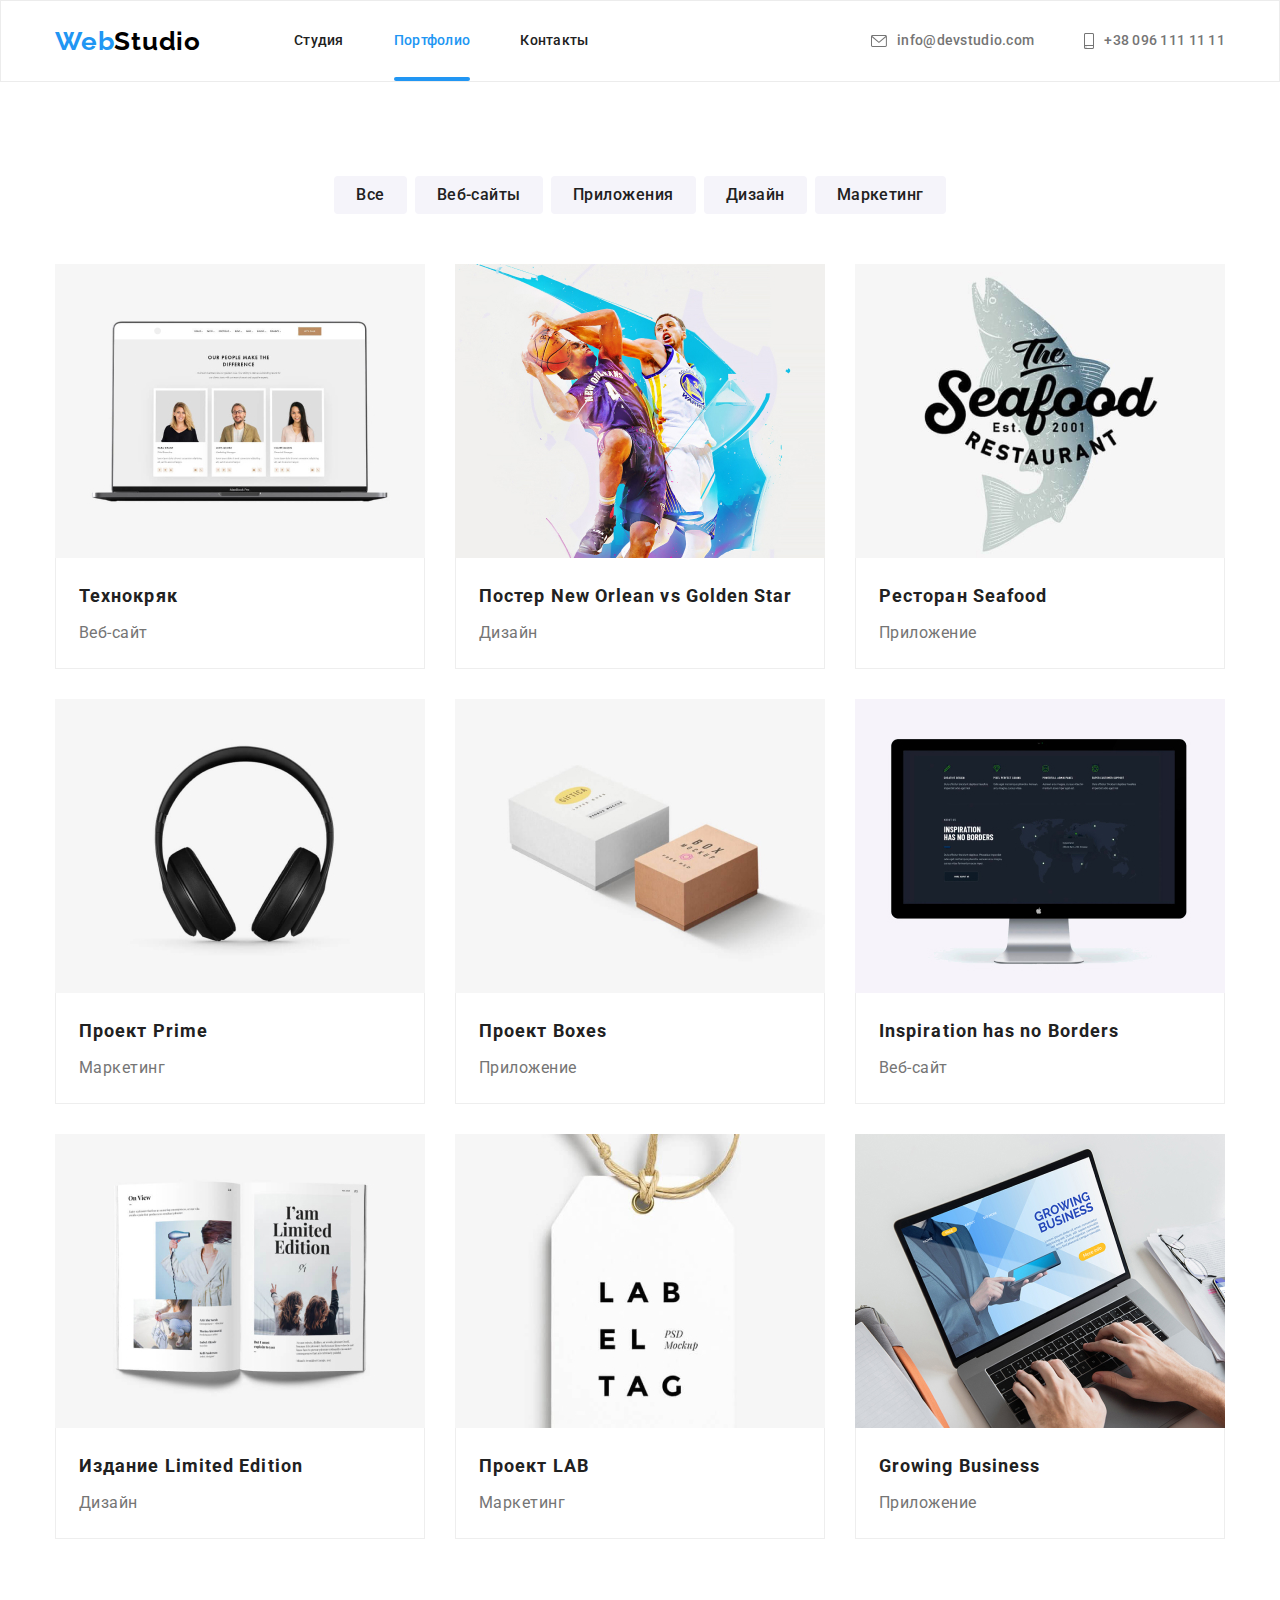
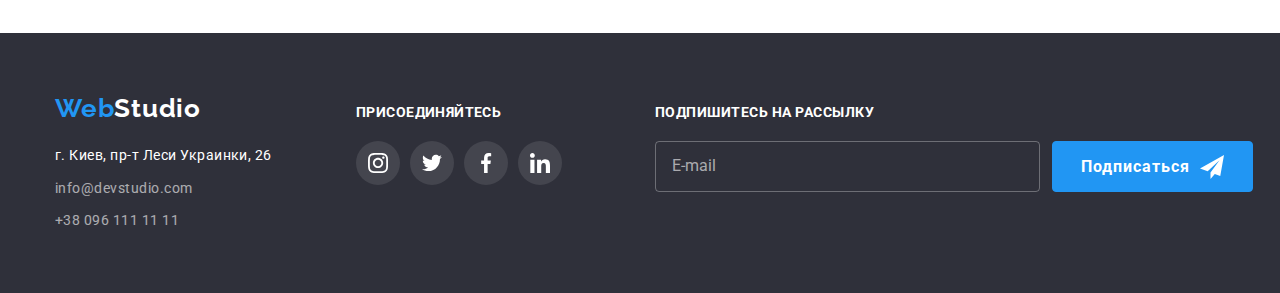
==== portfolio.html @ d2eceb53 "Added prev code" ====
<!DOCTYPE html>
<html lang="ru">
<head>
  <meta charset="UTF-8">
  <meta name="viewport" content="width=device-width, initial-scale=1.0">
  <title>WebStudio</title>
  <link rel="stylesheet" 
  href="https://cdnjs.cloudflare.com/ajax/libs/modern-normalize/1.0.0/modern-normalize.min.css">
  <link rel="preconnect" href="https://fonts.gstatic.com">
  <link href="https://fonts.googleapis.com/css2?family=Raleway:wght@700&family=Roboto:wght@400;500;700;900&display=swap" rel="stylesheet">
  <link rel="stylesheet" href="./css/main.css">
</head>
<body>
  <!-- Шапка сайта -->
  <header class="header bottom-underline">
    <div class="container">
      <nav class="navigation">
        <a href="./index.html" class="link logo"><span class="logo-part">Web</span>Studio</a>
        <ul class="site-nav list">
          <li class="nav-item"><a href="./index.html" class="nav-link link">Студия</a></li>
          <li class="nav-item"><a href="./portfolio.html" class="nav-link link current">Портфолио</a></li>
          <li class="nav-item"><a href="#" class="nav-link link">Контакты</a></li>
        </ul>
      </nav>
      <ul class="contact-nav list">
        <li class="nav-item">
          <a href="mailto:info@devstudio.com" class="address-link link">
            <svg class="contact-svg" width="16" height="12">
              <use href="./images/sprite.svg#envelope"></use>
            </svg>
            info@devstudio.com</a></li>
        <li class="nav-item"><a href="tel:+380961111111" class="address-link link">
          <svg class="contact-svg" width="10" height="16">
            <use href="./images/sprite.svg#smartphone"></use>
          </svg>
          +38 096 111 11 11</a></li>
      </ul>
    </div>
  </header>
  <main>
    <!-- Герой -->
    <section class="portfolio">
      <div class="container">
        <h1 class="visually-hidden">Портфолио</h1>
        <ul class="list nav-buttons">
          <li class="btn-item"><button type="button" class="button">Все</button></li>
          <li class="btn-item"><button type="button" class="button">Веб-сайты</button></li>
          <li class="btn-item"><button type="button" class="button">Приложения</button></li>
          <li class="btn-item"><button type="button" class="button">Дизайн</button></li>
          <li class="btn-item"><button type="button" class="button">Маркетинг</button></li>
        </ul>
        <ul class="projects-cards list">
          <li class="project-item">
            <a href="#" class="card link">
              <div class="card-thumb">
                <img src="./images/technoHack.jpg" alt="Главная страница веб-сайта" width="370">
                <div class="card-overlay">
                    <p>Технокряк это современная площадка распространения коронавируса. Компании используют эту платформу для цифрового шпионажа и атак на защищённые сервера конкурентов.</p>
                </div>
              </div>
              <div class="cards-text">
                <h2 class="card-title">Технокряк</h2>
                <p>Веб-сайт</p>
              </div>
            </a>
          </li>
          <li class="project-item">
            <a href="#" class="card link">
              <div class="card-thumb">
                <img src="./images/NOvsGS.jpg" alt="Постер баскетбольного матча" width="370">
                <div class="card-overlay">
                  <p>Lorem ipsum dolor sit amet consectetur adipisicing elit. Ipsa itaque, quam error, facilis rerum repudiandae culpa molestiae quisquam quas sit sed! Id vel saepe doloremque dignissimos quas inventore temporibus sed.</p>
                </div>
              </div>
              <div class="cards-text">
                <h2 class="card-title">Постер New Orlean vs Golden Star</h2>
                <p>Дизайн</p>
              </div>
            </a>
          </li>
          <li class="project-item">
            <a href="#" class="card link">
              <div class="card-thumb">
                <img src="./images/seafoodRest.jpg" alt="Лого ресторана" width="370">
                <div class="card-overlay">
                  <p>Lorem ipsum dolor sit amet consectetur adipisicing elit. Aliquid molestiae beatae eaque magni. Voluptate cumque expedita hic in amet sunt ab labore reiciendis illo voluptas rerum consectetur, quam, aut laborum?</p>
                </div>
              </div> 
              <div class="cards-text">
                <h2 class="card-title">Ресторан Seafood</h2>
                <p>Приложение</p>
              </div>
            </a>
          </li>
          <li class="project-item">
            <a href="#" class="card link">
              <div class="card-thumb">
                <img src="./images/projectPrime.jpg" alt="Фотография Наушников" width="370">
                <div class="card-overlay">
                  <p>Lorem ipsum dolor sit amet, consectetur adipisicing elit. Ipsam ut vero autem, et laudantium hic corrupti perferendis unde quam fugiat accusantium tempora beatae iste reiciendis assumenda. Excepturi voluptas tempore iusto.</p>
                </div>
              </div>
              <div class="cards-text">
                <h2 class="card-title">Проект Prime</h2>
                <p>Маркетинг</p>
              </div>
            </a>
          </li>
          <li class="project-item">
            <a href="#" class="card link">
              <div class="card-thumb">
                <img src="./images/projectBoxes.jpg" alt="Фотография коробок" width="370">
                <div class="card-overlay">
                  <p>Lorem ipsum dolor sit amet consectetur, adipisicing elit. Temporibus cumque modi accusamus repellendus totam quam saepe natus explicabo odit perferendis nulla, rerum fuga consequuntur, esse delectus tempora! Ut, quaerat illum.</p>
                </div>
              </div>
              <div class="cards-text">
                <h2 class="card-title">Проект Boxes</h2>
                <p>Приложение</p>
              </div>
            </a>
          </li>
          <li class="project-item">
            <a href="#" class="card link">
              <div class="card-thumb">
                <img src="./images/inspirationHasNoBorders.jpg" alt="Главная страница веб-сайта" width="370">
                <div class="card-overlay">
                  <p>Lorem ipsum dolor sit amet consectetur adipisicing elit. Quaerat fugiat magni quae quasi perspiciatis aut corporis maiores, error obcaecati! Repudiandae culpa cum in necessitatibus similique voluptatum ab magnam amet ratione.</p>
                </div>
              </div>
              <div class="cards-text">
                <h2 lang="en" class="card-title">Inspiration has no Borders</h2>
                <p>Веб-сайт</p>
              </div>
            </a>
          </li>
          <li class="project-item">
            <a href="#" class="card link">
              <div class="card-thumb">
                <img src="./images/limitedEditionPublisher.jpg" alt="Фотография журнала" width="370">
                <div class="card-overlay">
                  <p>Lorem ipsum dolor sit amet consectetur adipisicing elit. Accusantium blanditiis assumenda ratione sunt quis vitae sapiente repellat neque aspernatur sint, possimus reiciendis consectetur molestias pariatur esse incidunt!</p>
                </div>
              </div>
              <div class="cards-text">
                <h2 class="card-title">Издание Limited Edition</h2>
                <p>Дизайн</p>
              </div>
            </a>
          </li>
          <li class="project-item">
            <a href="#" class="card link">
              <div class="card-thumb">
                <img src="./images/projectLAB.jpg" alt="Лого проекта LAB" width="370">
                <div class="card-overlay">
                  <p>Lorem ipsum dolor, sit amet consectetur adipisicing elit. Totam, eligendi quibusdam sint ipsum sequi ullam perferendis ipsam libero dolor veritatis? Rerum minus ex dolores adipisci iure voluptatem quos debitis eligendi.</p>
                </div>
              </div>
              <div class="cards-text">
                <h2 class="card-title">Проект LAB</h2>
                <p>Маркетинг</p>
              </div>
            </a>
          </li>
          <li class="project-item">
            <a href="#" class="card link">
              <div class="card-thumb">
                <img src="./images/growingBusiness.jpg" alt="Главная страница веб-сайта" width="370">
                <div class="card-overlay">
                  <p>Lorem ipsum dolor sit, amet consectetur adipisicing elit. Incidunt et, ducimus architecto quis minus suscipit nam pariatur impedit vitae, harum itaque aut nulla expedita aliquid provident, quo laudantium dicta porro.</p>
                </div>
              </div>
              <div class="cards-text">
                <h2 lang="en" class="card-title">Growing Business</h2>
                <p>Приложение</p>
              </div>
            </a>
          </li>
        </ul>
      </div>
    </section>
  </main>
  <!-- Футер -->
  <footer class="footer">
    <div class="container footer-container">
      <div>
        <a href="./index.html" class="logo-footer link logo"><span class="logo-part">Web</span>Studio</a>
        <address class="street-address">
          <p class="str-address">г. Киев, пр-т Леси Украинки, 26</p>
          <ul class="contact-address list">
            <li class="str-address"><a href="mailto:info@devstudio.com" class="link">info@devstudio.com</a></li>
            <li class="str-address"><a href="tel:+380961111111" class="link">+38 096 111 11 11</a></li>
          </ul>
        </address>
      </div>
      <div class="join-us">
        <p class="connected">Присоединяйтесь</p>
        <ul class="joinus-list list">
          <li class="joinus-list-item">
            <a href="#" class="joinus-link link">
              <svg class="svg" width="20" height="20">
                <use href="./images/sprite.svg#instagram"></use>
              </svg>
            </a>
          </li>
          <li class="joinus-list-item">
            <a href="#" class="joinus-link link">
              <svg class="svg" width="20" height="20">
                <use href="./images/sprite.svg#twitter"></use>
              </svg>
            </a>
          </li>
          <li class="joinus-list-item">
            <a href="#" class="joinus-link link">
              <svg class="svg" width="20" height="20">
                <use href="./images/sprite.svg#facebook"></use>
              </svg>
            </a>
          </li>
          <li class="joinus-list-item">
            <a href="#" class="joinus-link link">
              <svg class="svg" width="20" height="20">
                <use href="./images/sprite.svg#linkedin"></use>
              </svg>
            </a>
          </li>
        </ul>
      </div>
      <div class="subscribe">
        <p class="subscribe-title">Подпишитесь на рассылку</p>
        <form class="subscribe-form">
          <input type="email" class="subscribe-input" name="email" placeholder="E-mail">
          <button type="button" class="subscribe-btn">Подписаться 
            <svg class="subscribe-btn-pic" width="24" height="24">
              <use href="../images/sprite.svg#icon-telegram"></use>
            </svg>
          </button>
        </form>
      </div>
    </div>
  </footer>
</body>
</html>
---- css/main.css ----
* {
  margin: 0;
  padding: 0;
}
/* Переменные цвета */
:root {
  --primary-text-color: #757575;
  --title-text-color: #212121;
  --accent-color: #2196f3;
  --primary-background-color: #ffffff;
  --secondary-background-color: #2f303a;
  --svg-primary-color: #AFB1B8;
  --cubic-transition: cubic-bezier(0.4, 0, 0.2, 1);
}
/* *************************************************** */
/* Стилизация частей страницы */
header {
  background-color: var(--primary-background-color);
}
body {
  background-color: var(--primary-background-color);
  color: var(--primary-text-color);

  font-family: Roboto, sans-serif;
  letter-spacing: 0.03em;
}
footer {
  background-color: var(--secondary-background-color);
}
address{
  font-style: normal;
}
img {
  display: block;
  max-width: 100%;
}
/* *************************************************** */
/* Общие правила */
.list {
  list-style: none;
}
.link {
  text-decoration: none;
}
.button {
  text-decoration: none;
  border: none;
  
}
.button:focus {
  border-color: var(--accent-color);
}
.visually-hidden {
  /*
  position: absolute;
  clip: rect(1px 1px 1px 1px);  IE6, IE7 
  clip: rect(1px, 1px, 1px, 1px);
  padding: 0 !important;
  border: 0 !important;
  height: 1px !important;
  width: 1px !important;
  overflow: hidden; 
  */
  display: none;
}
.container {
  width: 1200px;
  margin-left: auto;
  margin-right: auto;
  padding: 0 15px;
}
.svg {
  fill: currentColor;
}
/* *************************************************** */
/* Стилизация лого */
.logo {
  margin-right: 93px;
  color:#000000;
  font-family: Raleway, cursive;
  letter-spacing: 0.03em;
  font-weight: 700;
  font-size: 26px;
  line-height: 1.19;
}
.logo-footer {
  color: var(--primary-background-color);
  display: inline-block;
  margin-bottom: 20px;
  margin-right: auto;
  padding-right: auto;
}
.logo-part {
  color: var(--accent-color);
}
.logo-header:focus,
.logo-footer:focus {
  color: var(--accent-color);
}
/* *************************************************** */
/* Стилизация навбара */
.header .container {
  display: flex;
  align-items: center;
}
.navigation {
  display: flex;
  align-items: center;
  height: 80px;
}
.site-nav {
  display: flex;
  padding-left: 0;
  margin: 0;
}
.nav-item:not(:last-child) {
  margin-right: 50px;
}
.nav-link, .address-link {
  align-items: center;
  display: flex;
  padding-top: 32px;
  padding-bottom: 32px;
}
.nav-link {
  position: relative;
}
.nav-link.current::after {
  content: '';
  position: absolute;
  left: 0;
  bottom: 0;
  display: block;
  width: 100%;
  height: 4px;
  background-color: var(--accent-color);
  border-radius: 2px;
}
.site-nav .link {
  color: var(--title-text-color);

  font-weight: 500;
  font-size: 14px;
  line-height: 1.14;
  letter-spacing: 0.02em;
  transition: color 250ms var(--cubic-transition);
}
.site-nav .link:hover,
.site-nav .link:focus {
  color: var(--accent-color);
}
.site-nav .link.current {
  color: var(--accent-color);
}
/* *************************************************** */
/* Стилизация навбар адреса */
.contact-nav {
  display: flex;
  margin-left: auto;
  margin-top: 0;
  margin-bottom: 0;
  padding-left: 0;
}
.contact-nav .link {
  color: var(--primary-text-color);
  font-weight: 500;
  font-size: 14px;
  line-height: 1.14;
  letter-spacing: 0.02em;
  transition: color 250ms var(--cubic-transition);
}
.contact-nav .link:hover,
.contact-nav .link:focus {
  color: var(--accent-color);
}
.contact-svg {
  margin-right: 10px;
  fill: currentColor;
}
/* *************************************************** */
/* Стилизация футера */
.footer {
  padding: 60px 0;
}
.footer-container {
  display: flex;
  align-items: baseline;
}
.street-address {
  display: block;
  color: var(--primary-background-color);
  width: 231px;
  font-size: 14px;
  line-height: 1.71;
}
.str-address:not(:last-child) {
  margin-bottom: 9px;
}
.contact-address .link {
  color: var(--primary-background-color);
  opacity: 60%;

  font-size: 14px;
  line-height: 1.71;
}
.contact-address .link:hover,
.contact-address .link:focus {
  color: var(--accent-color);
}
.join-us {
  margin-left: 70px;
}
.connected {
  color: var(--primary-background-color);
  margin-bottom: 20px;
  
  font-weight: 700;
  font-size: 14px;
  line-height: 1.14;
  letter-spacing: 0.03em;
  text-transform: uppercase;
}
.joinus-list {
  display: flex;
}
.joinus-list-item:not(:last-child) {
  margin-right: 10px;
}
.joinus-link {
  width: 44px;
  height: 44px;
  border-radius: 50%;
  display: flex;
  justify-content: center;
  align-items: center;
  color: var(--primary-background-color);
  background-color: rgba(255, 255, 255, 0.1);
  transition: background-color 250ms var(--cubic-transition);
}
.joinus-link:hover,
.joinus-link:focus {
  background-color: var(--accent-color);
}


.subscribe {
  margin-left: 93px;
}
.subscribe-title {
  font-weight: 700;
  font-size: 14px;
  line-height: 1.14;
  text-transform: uppercase;
  color: var(--primary-background-color);
  margin-bottom: 20px;
}
.subscribe-form {
  display: flex;
  flex-direction: row;
}
.subscribe-input {
  display: block;
  background-color: transparent;
  color: var(--primary-background-color);
  width: 385px;
  border: 1px solid rgba(255, 255, 255, 0.3);
  border-radius: 4px;
  padding: 15px 0 15px 16px;
  outline: none;
  transition: border-color 250ms var(--cubic-transition);
}
.subscribe-input:focus {
  border-color: var(--primary-background-color);
}
.subscribe-input::placeholder {
  color:rgba(255, 255, 255, 0.6);
}
.subscribe-btn {
  background-color: var(--accent-color);
  color: var(--primary-background-color);
  padding: 10px 28px;
  margin-left: 12px;
  display: flex;
  text-align: center;
  align-items: center;
  min-width: 200px;
  border-radius: 4px;
  border: 1px solid var(--accent-color);
  font-family: inherit;
  font-weight: 700;
  font-size: 16px;
  line-height: 1.87;
  letter-spacing: 0.06em;
  transition: box-shadow 250ms var(--cubic-transition);
  cursor: pointer;

}
.subscribe-btn-pic {
  display: inline-flex;
  fill: var(--primary-background-color);
  margin-left: 10px;
}
.submit-btn:hover,
.submit-btn:focus {
  box-shadow: 0px 4px 4px rgba(0, 0, 0, 0.15);
}







/* *************************************************** */
/* Стилизация index.html */
/* Общие стилизации секций */
.section-title {
  color: var(--title-text-color);

  letter-spacing: 0.03em;
  font-weight: 700;
  font-size: 36px;
  line-height: 1.16;
  text-align: center;
}
/* *************************************************** */
/* Стилизация героя */
.hero {
  background-color: var(--secondary-background-color);
  max-width: 1600px;
  height: 600px;
  background-position: center;
  margin-left: auto;
  margin-right: auto;
  background-image: linear-gradient(
    rgba(47, 48, 58, 0.4),
    rgba(47, 48, 58, 0.4)
  ),
  url(../images/hero-background.jpg);
  text-align: center;
  padding-top: 200px;
  padding-bottom: 200px;
}
.hero-title {
  color: var(--primary-background-color);
  padding-left: auto;
  padding-right: auto;
  margin-bottom: 30px;

  font-weight: 900;
  font-size: 44px;
  line-height: 1.36;
  /* or 136% */
  text-align: center;
  letter-spacing: 0.06em;
  text-transform: uppercase;
}
.hero-button {
  background-color: var(--accent-color);
  color: var(--primary-background-color);

  cursor: pointer;
  min-width: 200px;
  border-radius: 4px;
  border: 1px solid var(--accent-color);
  padding: 10px 30px;

  font-family: inherit;
  font-weight: 700;
  font-size: 16px;
  line-height: 1.87;
  letter-spacing: 0.06em;
  /* identical to box height, or 187% */
  text-align: center;
}
.backdrop {
  position: fixed;
  top: 0;
  left: 0;
  width: 100%;
  height: 100%;
  background-color:rgba(0, 0, 0, 0.2);
  opacity: 1;
  transition: opacity 250ms cubic-bezier(0.4, 0, 0.2, 1);
}
.backdrop.is-hidden {
  opacity: 0;
  pointer-events: none;
}
.backdrop.is-hidden .modal {
   transform: translate(-50%, -50%) scale(0.9);
}
.modal {
  position: absolute;
  top: 50%;
  left: 50%;
  transform: translate(-50%, -50%) scale(1);
  
  height: 581px;
  width: 528px;
  background-color: var(--primary-background-color);
  transition: transform 250ms cubic-bezier(0.4, 0, 0.2, 1);
  padding: 40px 32px 29px 48px;
  border-radius: 4px;
}
.form-title {
  font-weight: 700;
  font-size: 20px;
  line-height: 1.15;
  letter-spacing: 0.03em;
  margin-bottom: 30px;
  color: var(--title-text-color);
}
.close-button {
  position: absolute;
  top: 8px;
  right: 8px;
  border-radius: 50%;
  width: 30px;
  height: 30px;
  background-color: var(--primary-background-color);
  border: 1px solid rgba(0, 0, 0, 0.1);
  cursor: pointer;
  transition: color 250ms var(--cubic-transition);
}
.close-button:hover,
.close-button:focus {
  color: var(--accent-color);
}
.closing-cross {
  fill: currentColor;
}
.input-field {
  position: relative;
}
.form-input {
  display: block;
  width: 100%;
  margin-bottom: 10px;
  height: 40px;
  border: 1px solid rgba(33, 33, 33, 0.2);
  border-radius: 4px;
  padding: 12px 0 12px 42px;
  outline: none;
  transition: border-color 250ms var(--cubic-transition);
}
.form-input:focus {
  border-color: var(--accent-color);
}
.label-title {
  display: block;
  margin-bottom: 4px;
  font-size: 12px;
  line-height: 1.16;
  letter-spacing: 0.01em;
}
.input-icon {
  position: absolute;
  top: 50%;
  left: 12px;
  transform: translateY(-50%);
  transition: fill 250ms var(--cubic-transition);
}
.form-input:focus + .input-icon {
  fill: var(--accent-color);
}
.text-input {
  resize: none;
  outline: none;
  display: block;
  width: 448px;
  height: 120px;
  border-radius: 4px;
  border: 1px solid rgba(33, 33, 33, 0.2);
  padding: 12px 16px;
  margin-bottom: 20px;
  transition: border-color 250ms var(--cubic-transition);
}
.text-input:focus {
  border-color: var(--accent-color);
}
textarea::placeholder {
  color:rgba(117, 117, 117, 0.5);;
}




.agreement-text {
  display: flex;
  align-items: center;
  justify-content: center;
  text-align: center;
  margin-bottom: 30px;
  font-weight: 400;
  font-size: 14px;
  line-height: 1.71;
}
.agreement-checkbox {
  /* -webkit-appearance: none;
  -moz-appearance: none;
  appearance: none; */
  position: absolute;
  width: 1px;
  height: 1px;
  margin: -1px;
  border: 0;
  padding: 0;
  clip: rect(0 0 0 0);
  overflow: hidden;
}
.agreement-text::before{
  content: '';
  display: inline-block;
  width: 16px;
  height: 15px;
  border: 2px solid var(--title-text-color);
  border-radius: 2px;
  margin-right: 7px;
}
/* .icon{
    display: inline-block;
  width: 16px;
  height: 15px;
  border: 2px solid var(--title-text-color);
  border-radius: 2px;
  margin-right: 7px;
} */
.agreement-checkbox:focus + .agreement-text::before {
  outline: 2px solid var(--title-text-color);
}
.agreement-checkbox:checked + .agreement-text::before {
  background-color: var(--accent-color);
  border-color: var(--accent-color);
  background-image: url('../images/icon-tick.svg');
  background-size: contain;
  background-origin: border-box;
}
.agreement-link {
  margin-left: 5px;
  color: var(--accent-color);
}
.submit-btn {
  background-color: var(--accent-color);
  color: var(--primary-background-color);
  display: block;
  margin: 0 auto;
  min-width: 200px;
  border-radius: 4px;
  border: 1px solid var(--accent-color);
  padding: 10px 15px;
  font-family: inherit;
  font-weight: 700;
  font-size: 16px;
  line-height: 1.87;
  letter-spacing: 0.06em;
  text-align: center;
  cursor: pointer;
  transition: box-shadow 250ms var(--cubic-transition);
}
.submit-btn:hover,
.submit-btn:focus {
  box-shadow: 0px 4px 4px rgba(0, 0, 0, 0.15);
}
/* *************************************************** */
/* Стилизация секции "Почему стоит выбрать нас?" */
.advantages {
  padding: 94px 0;
}
.adv-title {
  margin-bottom: 10px;
}
.pick-us{
  display: flex;
  padding-left: 0;
  margin: 0;
  font-size: 14px;
  line-height: 1.71;
}
.pick-us-item {
  width: 270px;
}
.pick-us-item:not(:last-child) {
  margin-right: 30px;
}
.pick-us .title {
  color: var(--title-text-color);

  font-weight: 700;
  font-size: 14px;
  line-height: 1.14;
  text-transform: uppercase;
}
.pick-us-svg {
  height: 120px;
  background-color: #F5F4FA;
  display: flex;
  align-items: center;
  justify-content: center;
  margin-bottom: 30px;

  border-radius: 4px;
}
/* *************************************************** */
/* Cтилизация секции "Чем мы занимаемся" */
.what-wedo {
  padding: 0 0 94px 0;
}
.wedo-title, .clients-title {
  margin-bottom: 50px;
}
.wedo-list {
  display: flex;
  padding-left: 0;
  margin-top: 0;
  margin-bottom: 0;
}
.wedo-item:not(:last-child) {
  margin-right: 30px;
}
.image-overlay {
  position: relative;
}
.img-text-overlay {
  position: absolute;
  bottom: 0;
  left: 0;
  width: 100%;
  padding: 27px 82px;
  color: var(--primary-background-color);
  background-color:rgba(47, 48, 58, 0.8);
  text-align: center;
  text-transform: uppercase;
  font-size: 14px;
  line-height: 1.14;
  font-weight: 400;
}
/* *************************************************** */
/* Стилизация секции "Наша команда" */
.team {
  padding: 94px 0;
  background-color: #f5f4fa;
}
.ourt-title {
  margin-bottom: 50px;
}
.our-team {
  display: flex;
  margin-top: 0;
  margin-bottom: 0;
  padding-left: 0;

  font-size: 16px;
  line-height: 1.18;
  /* identical to box height */
  text-align: center;
}
.our-team .title {
  color: var(--title-text-color);

  font-weight: 500;
  font-size: 16px;
  line-height: 1.18;
  /* identical to box height */
  text-align: center;
}
.our-team-item:not(:last-child) {
  margin-right: 30px;
}
.our-team-item {
  width: 270px;
  background-color: var(--primary-background-color);
  box-shadow: 0px 1px 3px rgba(0, 0, 0, 0.12), 0px 1px 1px rgba(0, 0, 0, 0.14), 0px 2px 1px rgba(0, 0, 0, 0.2);
  border-radius: 0px 0px 4px 4px;
}
.member-box {
  padding: 30px 20px;
}
.member-box .title {
  margin-bottom: 10px;
}
.member-job {
  margin-bottom: 16px;
}
.svg-list {
  display: flex;
  justify-content: center;
}
.svg-list-item:not(:last-child) {
  margin-right: 10px;
}
.svg-link {
  width: 44px;
  height: 44px;
  border-radius: 50%;
  display: flex;
  justify-content: center;
  align-items: center;
  color: var(--svg-primary-color);
  background-color: transparent;
  transition: color 250ms var(--cubic-transition), background-color 250ms var(--cubic-transition);
}
.svg-link:hover,
.svg-link:focus {
  color : var(--primary-background-color);
  background-color: var(--accent-color);
}
/* *************************************************** */
/* Стилизация секции "Постоянные клиенты" */
.clients {
  padding: 94px 0;
}
.client-list {
  display: flex;
  width: 1170px;
}
.client-list-item:not(:last-child) {
  margin-right: 30px;
}
.client-list-item{
  width:170px;
  height: 90px;
}
.client-list-link {
  display: flex;
  align-items: center;
  justify-content: center;
  height: 100%;
  width: 100%;
  border: 1px solid var(--svg-primary-color);
  border-radius: 4px;
  color: var(--svg-primary-color);
  transition: color 250ms var(--cubic-transition), border-color 250ms var(--cubic-transition);
}
.client-list-link:hover,
.clent-list-link:focus {
  border-color: var(--accent-color);
  color: var(--accent-color);
}
.client-svg {
  fill: currentColor;
}
/* *************************************************** */
/* Стилизация portfolio.html */
.bottom-underline {
  border: 1px solid #ececec;
}
.portfolio {
  padding-top: 94px;
  padding-bottom: 94px;
}
/* *************************************************** */
/* Стилизация кнопок */
.nav-buttons {
  display: flex;
  justify-content: center;
  margin-bottom: 50px;
  margin-top: 0;
  margin-left: 0;
}
.nav-buttons .button {
  background-color: #f5f4fa;
  color: #212121;
  padding: 6px 22px;
  border-radius: 4px;

  font-family: inherit;
  font-weight: 500;
  font-size: 16px;
  line-height: 1.62;
  letter-spacing: 0.03em;
  /* identical to box height, or 162% */
  text-align: center;
  cursor: pointer;
  transition: color 250ms var(--cubic-transition), background-color 250ms var(--cubic-transition), box-shadow 250ms var(--cubic-transition);
} 
.nav-buttons .button:hover,
.nav-buttons .button:focus {
  background-color: var(--accent-color);
  color: var(--primary-background-color);
  box-shadow: 0px 3px 1px rgba(0, 0, 0, 0.1), 0px 1px 2px rgba(0, 0, 0, 0.08), 0px 2px 2px rgba(0, 0, 0, 0.12);
}
.btn-item:not(:last-child) {
  margin-right: 8px;
}
/* *************************************************** */
/* Стилизация карточек */
.projects-cards {
  display: flex;
  flex-wrap: wrap;
  padding: 0;
  margin: 0;
}
.project-item {
  margin-right: 30px;
  margin-bottom: 30px;
  width: 370px;
}
.project-item:nth-child(3n){
  margin-right: 0px;
}
.project-item:nth-last-child(-n + 3){
  margin-bottom: 0px;
}
.card {
  color: var(--primary-text-color);
  display:block;
  font-size: 16px;
  line-height: 1.87;
  
}
 .card:hover,
 .card:focus {
  box-shadow: 0px 1px 1px rgba(0, 0, 0, 0.12), 0px 4px 4px rgba(0, 0, 0, 0.06), 1px 4px 6px rgba(0, 0, 0, 0.16);
}
.cards-text {
  padding: 20px 23px;
  border-right: 1px solid #eeeeee;
  border-left: 1px solid #eeeeee;
  border-bottom: 1px solid #eeeeee;
  box-sizing: border-box;
}
.card-title {
  color: var(--title-text-color);
  margin-bottom: 4px;

  font-weight: 700;
  font-size: 18px;
  line-height: 2;
  /* identical to box height, or 200% */
  letter-spacing: 0.06em;
} 
/* Cards animation thingy */
.card-thumb {
  position: relative;
  overflow: hidden;
}
.card-overlay {
  position: absolute;
  top: 0;
  left: 0;
  width: 100%;
  height: 100%;
  background-color: rgba(33, 150, 243, 0.9);
  color: var(--primary-background-color);
  transform: translateY(100%);
  transition: transform 250ms cubic-bezier(0.4, 0, 0.2, 1);
  padding: 63px 24px;
}

.project-item:hover .card-overlay {
  transform: translateY(0);
}
.card-thumb:hover::before {
  opacity: 1;
}
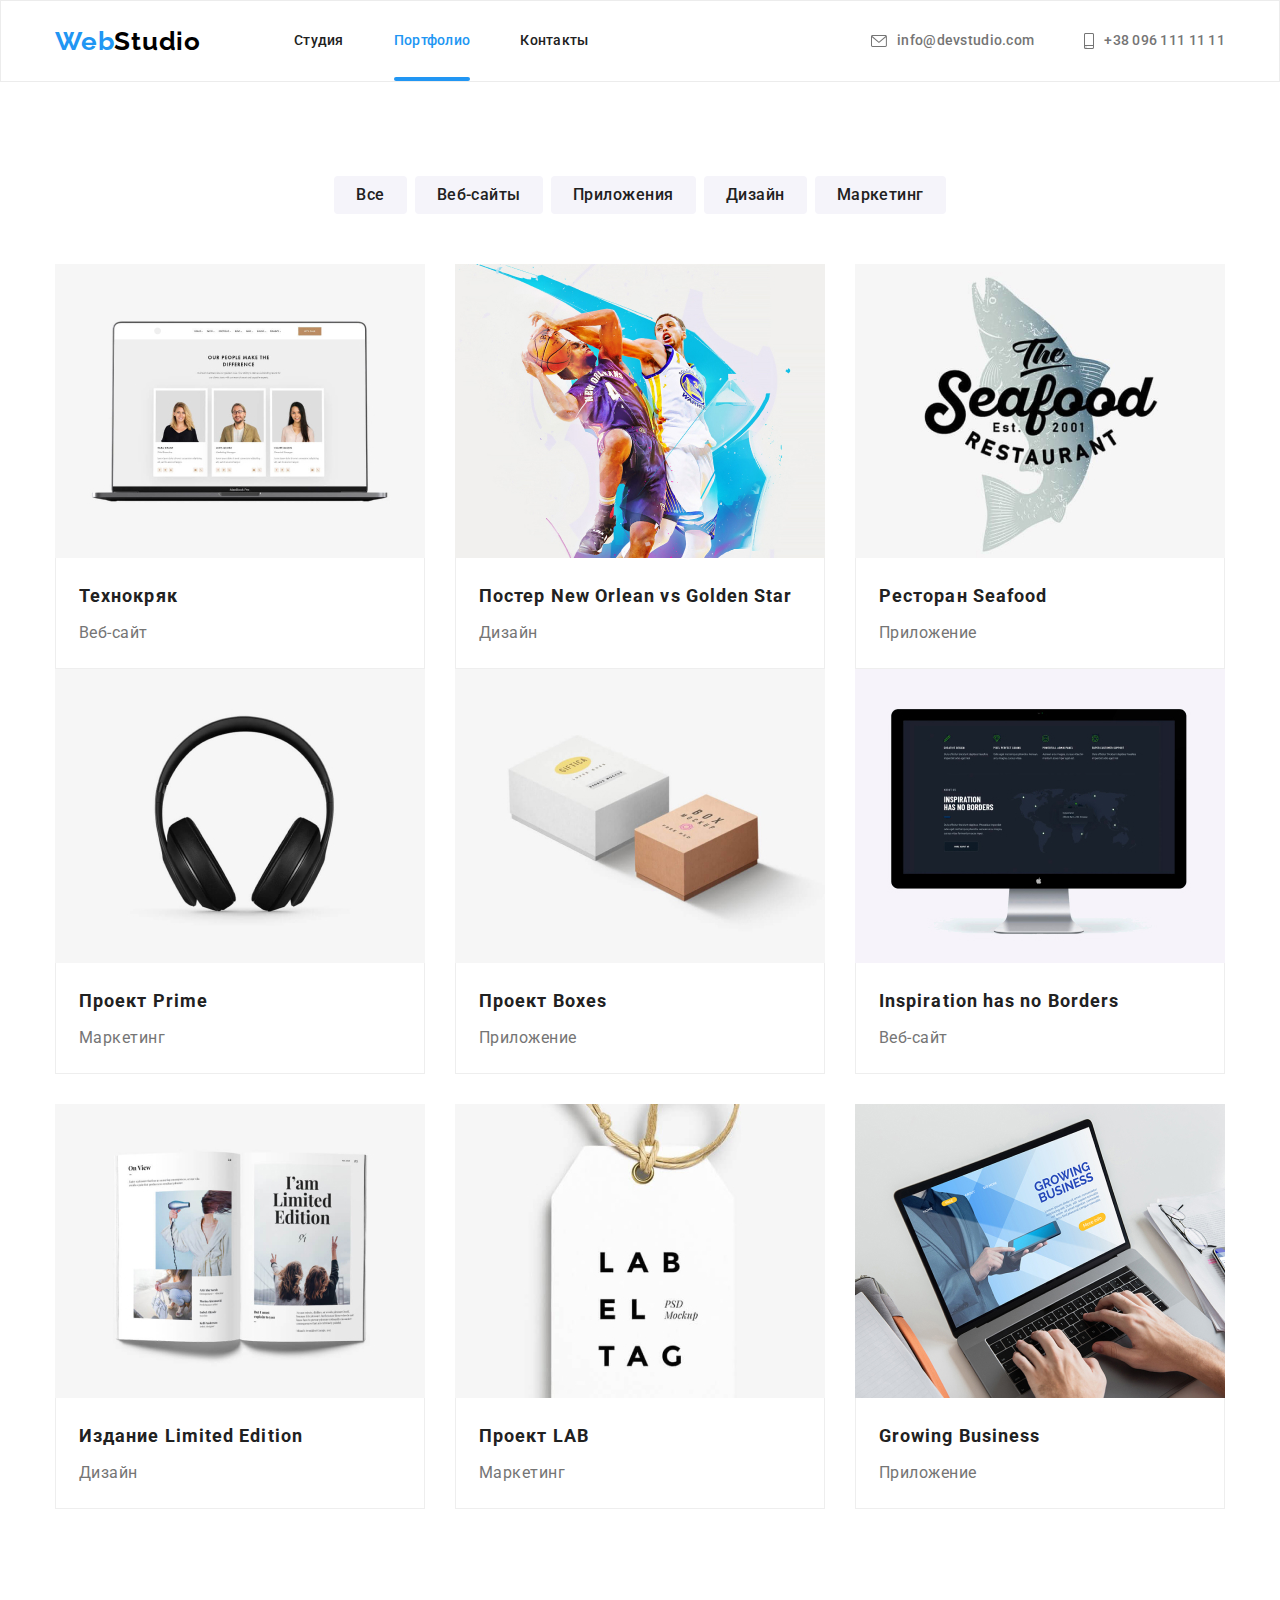
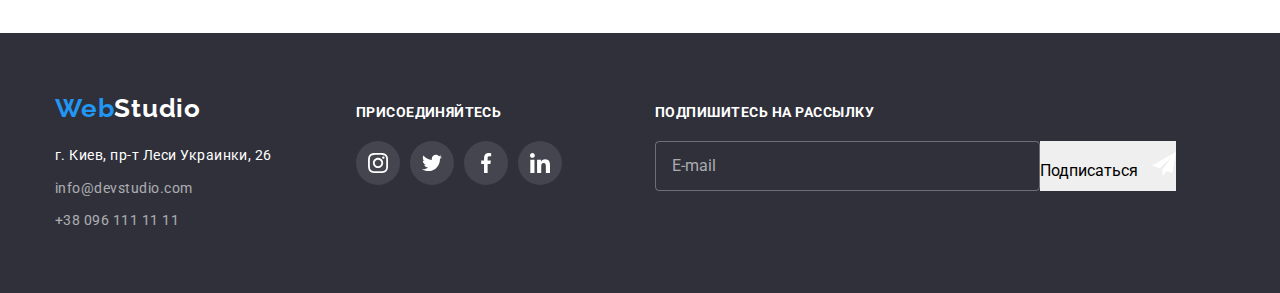
==== commit 4bf95c75: "First scss commit" ====
--- a/portfolio.html
+++ b/portfolio.html
@@ -8,14 +8,14 @@
   href="https://cdnjs.cloudflare.com/ajax/libs/modern-normalize/1.0.0/modern-normalize.min.css">
   <link rel="preconnect" href="https://fonts.gstatic.com">
   <link href="https://fonts.googleapis.com/css2?family=Raleway:wght@700&family=Roboto:wght@400;500;700;900&display=swap" rel="stylesheet">
-  <link rel="stylesheet" href="./css/main.css">
+  <link rel="stylesheet" href="./css/main.min.css">
 </head>
 <body>
   <!-- Шапка сайта -->
   <header class="header bottom-underline">
     <div class="container">
       <nav class="navigation">
-        <a href="./index.html" class="link logo"><span class="logo-part">Web</span>Studio</a>
+        <a href="./index.html" class="link logo-header"><span class="logo-part">Web</span>Studio</a>
         <ul class="site-nav list">
           <li class="nav-item"><a href="./index.html" class="nav-link link">Студия</a></li>
           <li class="nav-item"><a href="./portfolio.html" class="nav-link link current">Портфолио</a></li>
@@ -193,32 +193,32 @@
           </ul>
         </address>
       </div>
-      <div class="join-us">
+      <div class="join">
         <p class="connected">Присоединяйтесь</p>
-        <ul class="joinus-list list">
-          <li class="joinus-list-item">
-            <a href="#" class="joinus-link link">
+        <ul class="join-list list">
+          <li class="join-list-item">
+            <a href="#" class="join-link link">
               <svg class="svg" width="20" height="20">
                 <use href="./images/sprite.svg#instagram"></use>
               </svg>
             </a>
           </li>
-          <li class="joinus-list-item">
-            <a href="#" class="joinus-link link">
+          <li class="join-list-item">
+            <a href="#" class="join-link link">
               <svg class="svg" width="20" height="20">
                 <use href="./images/sprite.svg#twitter"></use>
               </svg>
             </a>
           </li>
-          <li class="joinus-list-item">
-            <a href="#" class="joinus-link link">
+          <li class="join-list-item">
+            <a href="#" class="join-link link">
               <svg class="svg" width="20" height="20">
                 <use href="./images/sprite.svg#facebook"></use>
               </svg>
             </a>
           </li>
-          <li class="joinus-list-item">
-            <a href="#" class="joinus-link link">
+          <li class="join-list-item">
+            <a href="#" class="join-link link">
               <svg class="svg" width="20" height="20">
                 <use href="./images/sprite.svg#linkedin"></use>
               </svg>
--- a/css/main.min.css
+++ b/css/main.min.css
@@ -0,0 +1,2 @@
+.visually-hidden{display:none}header{background-color:#fff}body{background-color:#fff;color:#757575;font-family:Roboto, sans-serif;letter-spacing:0.03em}footer{background-color:#2f303a}address{font-style:normal}*{margin:0;padding:0}.list{list-style:none}.link{text-decoration:none}button{text-decoration:none;border:none}button:focus{border-color:#2196f3}img{display:block;max-width:100%}svg{fill:currentColor}.container{width:1200px;margin-left:auto;margin-right:auto;padding:0 15px}.section-title{color:#212121;letter-spacing:0.03em;font-weight:700;font-size:36px;line-height:1.16;text-align:center}.bottom-underline{border:1px solid #ececec}.portfolio{padding-top:94px;padding-bottom:94px}.btn-hero,.btn-subscribe,.btn-submit{background-color:#2196f3;color:#fff;cursor:pointer;text-align:center;min-width:200px;font-family:inherit;border-radius:4px;font-weight:700;font-size:16px;line-height:1.87;letter-spacing:0.06em;border:1px solid #2196f3}.btn-hero{padding:10px 30px}.btn-subscribe{padding:10px 28px;margin-left:12px;display:flex;align-items:center;transition:box-shadow 250ms cubic-bezier(0.4, 0, 0.2, 1)}.btn-subscribe:hover,.btn-subscribe:focus{box-shadow:0px 4px 4px rgba(0,0,0,0.15)}.btn-submit{display:block;margin:0 auto;padding:10px 15px;transition:box-shadow 250ms cubic-bezier(0.4, 0, 0.2, 1)}.btn-submit:hover,.btn-submitfocus{box-shadow:0px 4px 4px rgba(0,0,0,0.15)}.logo-header,.logo-footer{margin-right:93px;color:#000000;font-family:Raleway, italic;letter-spacing:0.03em;font-weight:700;font-size:26px;line-height:1.19}.logo-header:focus,.logo-footer:focus{color:#2196f3}.logo-footer{color:#fff;display:inline-block;margin-bottom:20px;margin-right:auto;padding-right:auto}.logo-part{color:#2196f3}.header .container{display:flex;align-items:center}.navigation{display:flex;align-items:center;height:80px}.site-nav{display:flex;padding-left:0;margin:0}.site-nav .link{color:#212121;font-weight:500;font-size:14px;line-height:1.14;letter-spacing:0.02em;transition:color 250ms cubic-bezier(0.4, 0, 0.2, 1)}.site-nav .link:hover,.site-nav .link:focus{color:#2196f3}.site-nav .link.current{color:#2196f3}.nav-item:not(:last-child){margin-right:50px}.nav-link,.address-link{align-items:center;display:flex;padding-top:32px;padding-bottom:32px}.nav-link{position:relative}.nav-link.current::after{content:'';position:absolute;left:0;bottom:0;display:block;width:100%;height:4px;background-color:#2196f3;border-radius:2px}.contact-nav{display:flex;margin-left:auto;margin-top:0;margin-bottom:0;padding-left:0}.contact-nav .link{color:#757575;font-weight:500;font-size:14px;line-height:1.14;letter-spacing:0.02em;transition:color 250ms cubic-bezier(0.4, 0, 0.2, 1)}.contact-nav .link:hover,.contact-nav .link:focus{color:#2196f3}.contact-svg{margin-right:10px;fill:currentColor}.footer{padding:60px 0}.footer-container{display:flex;align-items:baseline}.street-address{display:block;color:#fff;width:231px;font-size:14px;line-height:1.71}.str-address:not(:last-child){margin-bottom:9px}.contact-address .link{color:#fff;opacity:60%;font-size:14px;line-height:1.71}.contact-address .link:hover,.contact-address .linkfocus{color:#2196f3}.connected{color:#fff;margin-bottom:20px;font-weight:700;font-size:14px;line-height:1.14;letter-spacing:0.03em;text-transform:uppercase}.join{margin-left:70px}.join-list{display:flex}.join-list-item:not(:last-child){margin-right:10px}.join-link{width:44px;height:44px;border-radius:50%;display:flex;justify-content:center;align-items:center;color:#fff;background-color:rgba(255,255,255,0.1);transition:background-color 250ms cubic-bezier(0.4, 0, 0.2, 1)}.join-link:hover,.join-linkfocus{background-color:#2196f3}.subscribe{margin-left:93px}.subscribe-title{font-weight:700;font-size:14px;line-height:1.14;text-transform:uppercase;color:#fff;margin-bottom:20px}.subscribe-form{display:flex;flex-direction:row}.subscribe-input{display:block;background-color:transparent;color:#fff;width:385px;border:1px solid rgba(255,255,255,0.3);border-radius:4px;padding:15px 0 15px 16px;outline:none;transition:border-color 250ms cubic-bezier(0.4, 0, 0.2, 1)}.subscribe-input:focus{border-color:#fff}.subscribe-input::placeholder{color:rgba(255,255,255,0.6)}.subscribe-btn-pic{display:inline-flex;fill:#fff;margin-left:10px}.hero{background-color:#2f303a;max-width:1600px;height:600px;background-position:center;margin-left:auto;margin-right:auto;background-image:linear-gradient(rgba(47,48,58,0.4), rgba(47,48,58,0.4)),url(../images/hero-background.jpg);text-align:center;padding-top:200px;padding-bottom:200px}.hero-title{color:#fff;padding-left:auto;padding-right:auto;margin-bottom:30px;font-weight:900;font-size:44px;line-height:1.36;text-align:center;letter-spacing:0.06em;text-transform:uppercase}.backdrop{position:fixed;top:0;left:0;width:100%;height:100%;background-color:rgba(0,0,0,0.2);opacity:1;transition:opacity 250ms cubic-bezier(0.4, 0, 0.2, 1)}.backdrop.is-hidden{opacity:0;pointer-events:none}.backdrop.is-hidden .modal{transform:translate(-50%, -50%) scale(0.9)}.modal{position:absolute;top:50%;left:50%;transform:translate(-50%, -50%) scale(1);height:581px;width:528px;background-color:#fff;transition:transform 250ms cubic-bezier(0.4, 0, 0.2, 1);padding:40px 32px 29px 48px;border-radius:4px}.form-title{font-weight:700;font-size:20px;line-height:1.15;letter-spacing:0.03em;margin-bottom:30px;color:#212121}.close-button{position:absolute;top:8px;right:8px;border-radius:50%;width:30px;height:30px;background-color:#fff;border:1px solid rgba(0,0,0,0.1);cursor:pointer;transition:color 250ms cubic-bezier(0.4, 0, 0.2, 1)}.close-button:hover,.close-button:focus{color:#2196f3}.closing-cross{fill:currentColor}.input-field{position:relative}.form-input{display:block;width:100%;margin-bottom:10px;height:40px;border:1px solid rgba(33,33,33,0.2);border-radius:4px;padding:12px 0 12px 42px;outline:none;transition:border-color 250ms cubic-bezier(0.4, 0, 0.2, 1)}.form-input:focus{border-color:#2196f3}.label-title{display:block;margin-bottom:4px;font-size:12px;line-height:1.16;letter-spacing:0.01em}.input-icon{position:absolute;top:50%;left:12px;transform:translateY(-50%);transition:fill 250ms cubic-bezier(0.4, 0, 0.2, 1)}.form-input:focus+.input-icon{fill:#2196f3}.text-input{resize:none;outline:none;display:block;width:448px;height:120px;border-radius:4px;border:1px solid rgba(33,33,33,0.2);padding:12px 16px;margin-bottom:20px;transition:border-color 250ms cubic-bezier(0.4, 0, 0.2, 1)}.text-input:focus{border-color:#2196f3}textarea::placeholder{color:rgba(117,117,117,0.5)}.agreement-text{display:flex;align-items:center;justify-content:center;text-align:center;margin-bottom:30px;font-weight:400;font-size:14px;line-height:1.71}.agreement-text::before{content:'';display:inline-block;width:16px;height:15px;border:2px solid #212121;border-radius:2px;margin-right:7px}.agreement-checkbox{position:absolute;width:1px;height:1px;margin:-1px;border:0;padding:0;clip:rect(0 0 0 0);overflow:hidden}.agreement-checkbox:focus+.agreement-text::before{outline:2px solid #212121}.agreement-checkbox:checked+.agreement-text::before{background-color:#2196f3;border-color:#2196f3;background-image:url("../images/icon-tick.svg");background-size:contain;background-origin:border-box}.agreement-link{margin-left:5px;color:#2196f3}.advantages{padding:94px 0}.advantages-title{margin-bottom:10px}.pick-us{display:flex;padding-left:0;margin:0;font-size:14px;line-height:1.71}.pick-us .title{color:#212121;font-weight:700;font-size:14px;line-height:1.14;text-transform:uppercase}.pick-us-item{width:270px}.pick-us-item:not(:last-child){margin-right:30px}.pick-us-svg{height:120px;background-color:#F5F4FA;display:flex;align-items:center;justify-content:center;margin-bottom:30px;border-radius:4px}.what-wedo{padding:0 0 94px 0}.wedo-title,.clients-title{margin-bottom:50px}.wedo-list{display:flex;padding-left:0;margin-top:0;margin-bottom:0}.wedo-item:not(:last-child){margin-right:30px}.image-overlay{position:relative}.img-text-overlay{position:absolute;bottom:0;left:0;width:100%;padding:27px 82px;color:#fff;background-color:rgba(47,48,58,0.8);text-align:center;text-transform:uppercase;font-size:14px;line-height:1.14;font-weight:400}.team{padding:94px 0;background-color:#f5f4fa}.team-title{margin-bottom:50px}.our-team{display:flex;margin-top:0;margin-bottom:0;padding-left:0;font-size:16px;line-height:1.18;text-align:center}.our-team .title{color:#212121;font-weight:500;font-size:16px;line-height:1.18;text-align:center}.our-team-item:not(:last-child){margin-right:30px}.our-team-item{width:270px;background-color:#fff;box-shadow:0px 1px 3px rgba(0,0,0,0.12),0px 1px 1px rgba(0,0,0,0.14),0px 2px 1px rgba(0,0,0,0.2);border-radius:0px 0px 4px 4px}.member-box{padding:30px 20px}.member-box .title{margin-bottom:10px}.member-job{margin-bottom:16px}.svg-list{display:flex;justify-content:center}.svg-list-item:not(:last-child){margin-right:10px}.svg-link{width:44px;height:44px;border-radius:50%;display:flex;justify-content:center;align-items:center;color:#AFB1B8;background-color:transparent;transition:color 250ms cubic-bezier(0.4, 0, 0.2, 1),background-color 250ms cubic-bezier(0.4, 0, 0.2, 1)}.svg-link:hover,.svg-link:focus{color:#fff;background-color:#2196f3}.clients{padding:94px 0}.clients-title{margin-bottom:50px}.clients-list{display:flex;width:1170px}.clients-list-item{width:170px;height:90px}.clients-list-item:not(:last-child){margin-right:30px}.clients-list-link{display:flex;align-items:center;justify-content:center;height:100%;width:100%;border:1px solid #AFB1B8;border-radius:4px;color:#AFB1B8;transition:color 250ms cubic-bezier(0.4, 0, 0.2, 1),border-color 250ms cubic-bezier(0.4, 0, 0.2, 1)}.clients-list-link:hover,.clients-list-link:focus{border-color:#2196f3;color:#2196f3}.nav-buttons{display:flex;justify-content:center;margin-bottom:50px;margin-top:0;margin-left:0}.nav-buttons .button{background-color:#f5f4fa;color:#212121;padding:6px 22px;border-radius:4px;font-family:inherit;font-weight:500;font-size:16px;line-height:1.62;letter-spacing:0.03em;text-align:center;cursor:pointer;transition:color 250ms cubic-bezier(0.4, 0, 0.2, 1),background-color 250ms cubic-bezier(0.4, 0, 0.2, 1),box-shadow 250ms cubic-bezier(0.4, 0, 0.2, 1)}.nav-buttons .button:hover,.nav-buttons .buttonfocus{background-color:#2196f3;color:#fff;box-shadow:0px 3px 1px rgba(0,0,0,0.1),0px 1px 2px rgba(0,0,0,0.08),0px 2px 2px rgba(0,0,0,0.12)}.btn-item:not(:last-child){margin-right:8px}.projects-cards{display:flex;flex-wrap:wrap;padding:0;margin:0}.project-item{margin-right:30px;margin-bottom:30px;width:370px}.project-item:nth-child(3n){margin-right:0px}.project-item:nth-child(-n+3){margin-bottom:0px}.card{color:#757575;display:block;font-size:16px;line-height:1.87}.card:hover,.card:focus{box-shadow:0px 1px 1px rgba(0,0,0,0.12),0px 4px 4px rgba(0,0,0,0.06),1px 4px 6px rgba(0,0,0,0.16)}.cards-text{padding:20px 23px;border-right:1px solid #eeeeee;border-left:1px solid #eeeeee;border-bottom:1px solid #eeeeee;box-sizing:border-box}.card-title{color:#212121;margin-bottom:4px;font-weight:700;font-size:18px;line-height:2;letter-spacing:0.06em}.card-thumb{position:relative;overflow:hidden}.card-thumb:hover::before{opacity:1}.card-overlay{position:absolute;top:0;left:0;width:100%;height:100%;background-color:rgba(33,150,243,0.9);color:#fff;transform:translateY(100%);transition:transform 250ms cubic-bezier(0.4, 0, 0.2, 1);padding:63px 24px}.project-item:hover .card-overlay{transform:translateY(0)}
+/*# sourceMappingURL=main.min.css.map */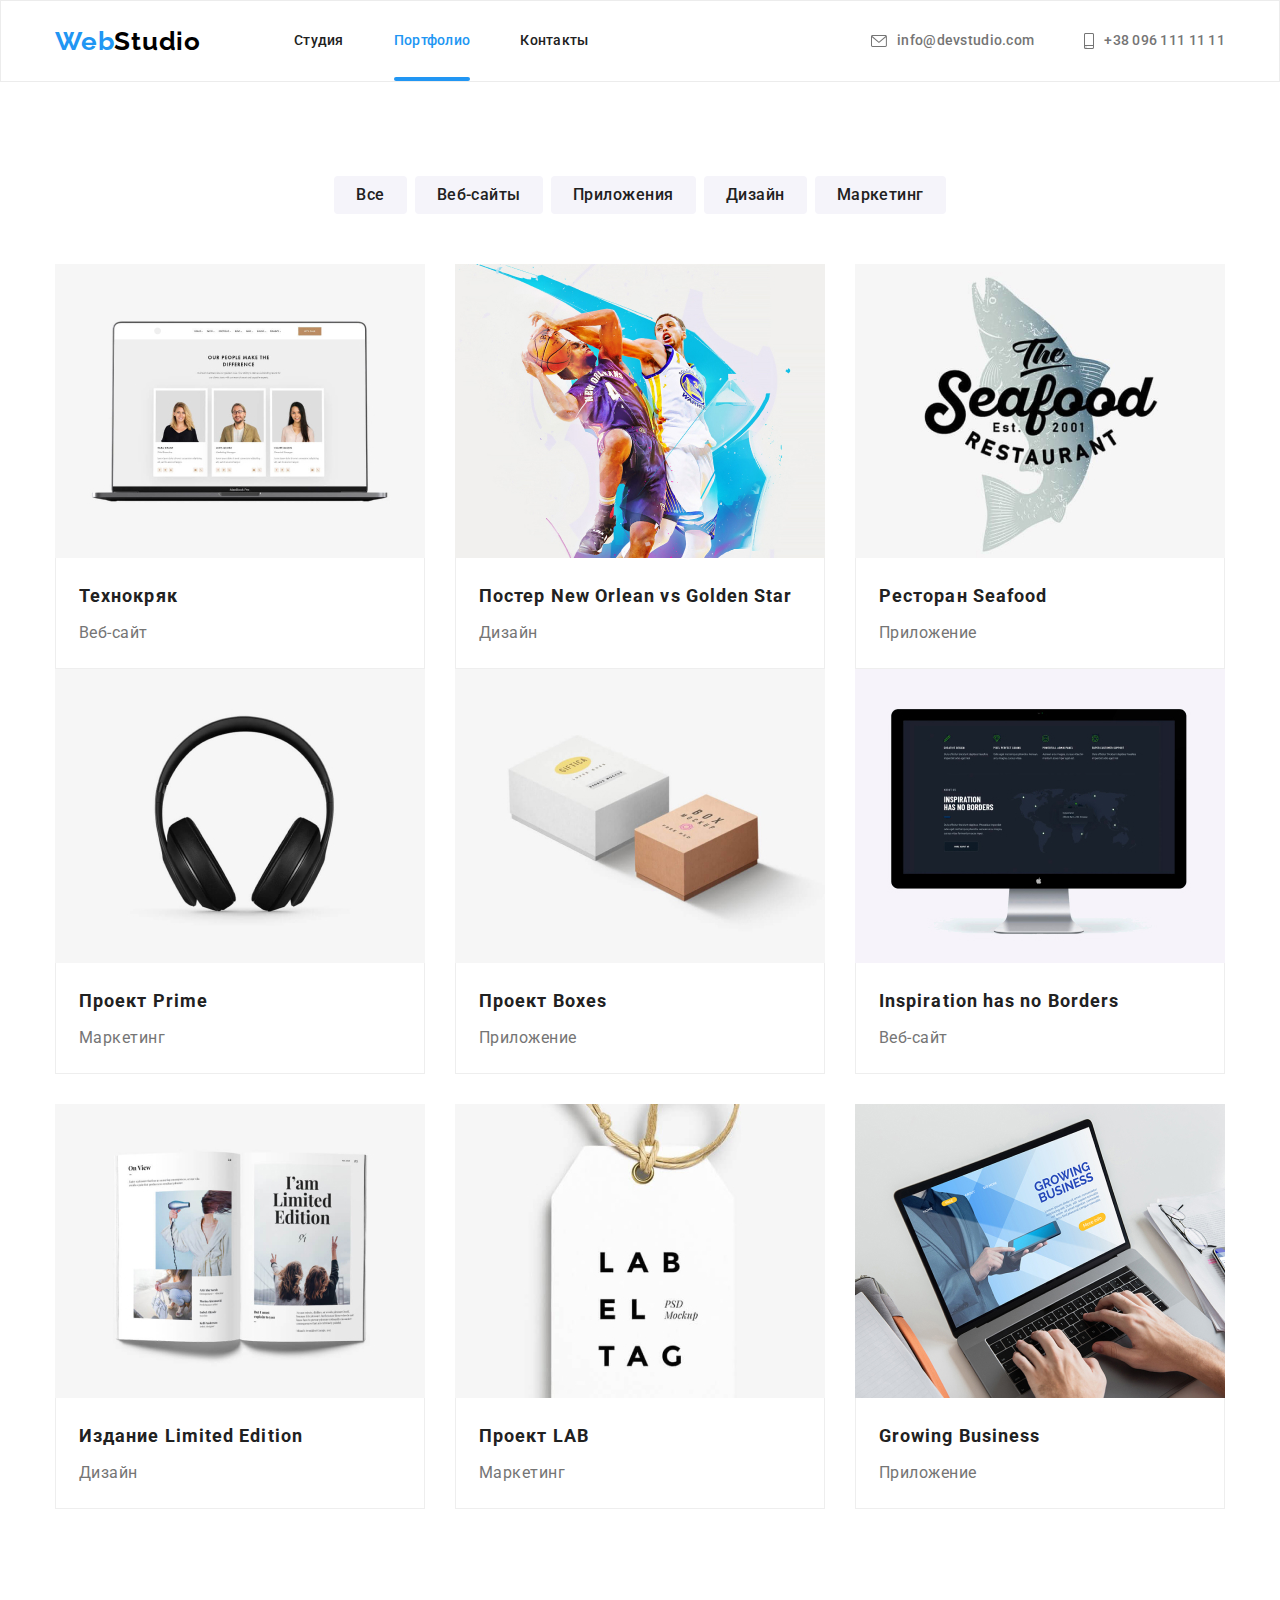
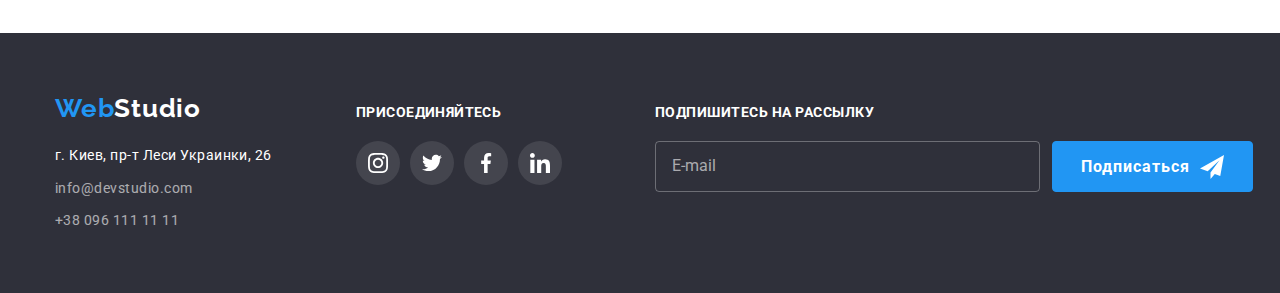
==== commit 7c99c20b: "scss refactor" ====
--- a/portfolio.html
+++ b/portfolio.html
@@ -230,7 +230,7 @@
         <p class="subscribe-title">Подпишитесь на рассылку</p>
         <form class="subscribe-form">
           <input type="email" class="subscribe-input" name="email" placeholder="E-mail">
-          <button type="button" class="subscribe-btn">Подписаться 
+          <button type="button" class="btn-subscribe">Подписаться 
             <svg class="subscribe-btn-pic" width="24" height="24">
               <use href="../images/sprite.svg#icon-telegram"></use>
             </svg>
--- a/css/main.min.css
+++ b/css/main.min.css
@@ -1,2 +1,2 @@
-.visually-hidden{display:none}header{background-color:#fff}body{background-color:#fff;color:#757575;font-family:Roboto, sans-serif;letter-spacing:0.03em}footer{background-color:#2f303a}address{font-style:normal}*{margin:0;padding:0}.list{list-style:none}.link{text-decoration:none}button{text-decoration:none;border:none}button:focus{border-color:#2196f3}img{display:block;max-width:100%}svg{fill:currentColor}.container{width:1200px;margin-left:auto;margin-right:auto;padding:0 15px}.section-title{color:#212121;letter-spacing:0.03em;font-weight:700;font-size:36px;line-height:1.16;text-align:center}.bottom-underline{border:1px solid #ececec}.portfolio{padding-top:94px;padding-bottom:94px}.btn-hero,.btn-subscribe,.btn-submit{background-color:#2196f3;color:#fff;cursor:pointer;text-align:center;min-width:200px;font-family:inherit;border-radius:4px;font-weight:700;font-size:16px;line-height:1.87;letter-spacing:0.06em;border:1px solid #2196f3}.btn-hero{padding:10px 30px}.btn-subscribe{padding:10px 28px;margin-left:12px;display:flex;align-items:center;transition:box-shadow 250ms cubic-bezier(0.4, 0, 0.2, 1)}.btn-subscribe:hover,.btn-subscribe:focus{box-shadow:0px 4px 4px rgba(0,0,0,0.15)}.btn-submit{display:block;margin:0 auto;padding:10px 15px;transition:box-shadow 250ms cubic-bezier(0.4, 0, 0.2, 1)}.btn-submit:hover,.btn-submitfocus{box-shadow:0px 4px 4px rgba(0,0,0,0.15)}.logo-header,.logo-footer{margin-right:93px;color:#000000;font-family:Raleway, italic;letter-spacing:0.03em;font-weight:700;font-size:26px;line-height:1.19}.logo-header:focus,.logo-footer:focus{color:#2196f3}.logo-footer{color:#fff;display:inline-block;margin-bottom:20px;margin-right:auto;padding-right:auto}.logo-part{color:#2196f3}.header .container{display:flex;align-items:center}.navigation{display:flex;align-items:center;height:80px}.site-nav{display:flex;padding-left:0;margin:0}.site-nav .link{color:#212121;font-weight:500;font-size:14px;line-height:1.14;letter-spacing:0.02em;transition:color 250ms cubic-bezier(0.4, 0, 0.2, 1)}.site-nav .link:hover,.site-nav .link:focus{color:#2196f3}.site-nav .link.current{color:#2196f3}.nav-item:not(:last-child){margin-right:50px}.nav-link,.address-link{align-items:center;display:flex;padding-top:32px;padding-bottom:32px}.nav-link{position:relative}.nav-link.current::after{content:'';position:absolute;left:0;bottom:0;display:block;width:100%;height:4px;background-color:#2196f3;border-radius:2px}.contact-nav{display:flex;margin-left:auto;margin-top:0;margin-bottom:0;padding-left:0}.contact-nav .link{color:#757575;font-weight:500;font-size:14px;line-height:1.14;letter-spacing:0.02em;transition:color 250ms cubic-bezier(0.4, 0, 0.2, 1)}.contact-nav .link:hover,.contact-nav .link:focus{color:#2196f3}.contact-svg{margin-right:10px;fill:currentColor}.footer{padding:60px 0}.footer-container{display:flex;align-items:baseline}.street-address{display:block;color:#fff;width:231px;font-size:14px;line-height:1.71}.str-address:not(:last-child){margin-bottom:9px}.contact-address .link{color:#fff;opacity:60%;font-size:14px;line-height:1.71}.contact-address .link:hover,.contact-address .linkfocus{color:#2196f3}.connected{color:#fff;margin-bottom:20px;font-weight:700;font-size:14px;line-height:1.14;letter-spacing:0.03em;text-transform:uppercase}.join{margin-left:70px}.join-list{display:flex}.join-list-item:not(:last-child){margin-right:10px}.join-link{width:44px;height:44px;border-radius:50%;display:flex;justify-content:center;align-items:center;color:#fff;background-color:rgba(255,255,255,0.1);transition:background-color 250ms cubic-bezier(0.4, 0, 0.2, 1)}.join-link:hover,.join-linkfocus{background-color:#2196f3}.subscribe{margin-left:93px}.subscribe-title{font-weight:700;font-size:14px;line-height:1.14;text-transform:uppercase;color:#fff;margin-bottom:20px}.subscribe-form{display:flex;flex-direction:row}.subscribe-input{display:block;background-color:transparent;color:#fff;width:385px;border:1px solid rgba(255,255,255,0.3);border-radius:4px;padding:15px 0 15px 16px;outline:none;transition:border-color 250ms cubic-bezier(0.4, 0, 0.2, 1)}.subscribe-input:focus{border-color:#fff}.subscribe-input::placeholder{color:rgba(255,255,255,0.6)}.subscribe-btn-pic{display:inline-flex;fill:#fff;margin-left:10px}.hero{background-color:#2f303a;max-width:1600px;height:600px;background-position:center;margin-left:auto;margin-right:auto;background-image:linear-gradient(rgba(47,48,58,0.4), rgba(47,48,58,0.4)),url(../images/hero-background.jpg);text-align:center;padding-top:200px;padding-bottom:200px}.hero-title{color:#fff;padding-left:auto;padding-right:auto;margin-bottom:30px;font-weight:900;font-size:44px;line-height:1.36;text-align:center;letter-spacing:0.06em;text-transform:uppercase}.backdrop{position:fixed;top:0;left:0;width:100%;height:100%;background-color:rgba(0,0,0,0.2);opacity:1;transition:opacity 250ms cubic-bezier(0.4, 0, 0.2, 1)}.backdrop.is-hidden{opacity:0;pointer-events:none}.backdrop.is-hidden .modal{transform:translate(-50%, -50%) scale(0.9)}.modal{position:absolute;top:50%;left:50%;transform:translate(-50%, -50%) scale(1);height:581px;width:528px;background-color:#fff;transition:transform 250ms cubic-bezier(0.4, 0, 0.2, 1);padding:40px 32px 29px 48px;border-radius:4px}.form-title{font-weight:700;font-size:20px;line-height:1.15;letter-spacing:0.03em;margin-bottom:30px;color:#212121}.close-button{position:absolute;top:8px;right:8px;border-radius:50%;width:30px;height:30px;background-color:#fff;border:1px solid rgba(0,0,0,0.1);cursor:pointer;transition:color 250ms cubic-bezier(0.4, 0, 0.2, 1)}.close-button:hover,.close-button:focus{color:#2196f3}.closing-cross{fill:currentColor}.input-field{position:relative}.form-input{display:block;width:100%;margin-bottom:10px;height:40px;border:1px solid rgba(33,33,33,0.2);border-radius:4px;padding:12px 0 12px 42px;outline:none;transition:border-color 250ms cubic-bezier(0.4, 0, 0.2, 1)}.form-input:focus{border-color:#2196f3}.label-title{display:block;margin-bottom:4px;font-size:12px;line-height:1.16;letter-spacing:0.01em}.input-icon{position:absolute;top:50%;left:12px;transform:translateY(-50%);transition:fill 250ms cubic-bezier(0.4, 0, 0.2, 1)}.form-input:focus+.input-icon{fill:#2196f3}.text-input{resize:none;outline:none;display:block;width:448px;height:120px;border-radius:4px;border:1px solid rgba(33,33,33,0.2);padding:12px 16px;margin-bottom:20px;transition:border-color 250ms cubic-bezier(0.4, 0, 0.2, 1)}.text-input:focus{border-color:#2196f3}textarea::placeholder{color:rgba(117,117,117,0.5)}.agreement-text{display:flex;align-items:center;justify-content:center;text-align:center;margin-bottom:30px;font-weight:400;font-size:14px;line-height:1.71}.agreement-text::before{content:'';display:inline-block;width:16px;height:15px;border:2px solid #212121;border-radius:2px;margin-right:7px}.agreement-checkbox{position:absolute;width:1px;height:1px;margin:-1px;border:0;padding:0;clip:rect(0 0 0 0);overflow:hidden}.agreement-checkbox:focus+.agreement-text::before{outline:2px solid #212121}.agreement-checkbox:checked+.agreement-text::before{background-color:#2196f3;border-color:#2196f3;background-image:url("../images/icon-tick.svg");background-size:contain;background-origin:border-box}.agreement-link{margin-left:5px;color:#2196f3}.advantages{padding:94px 0}.advantages-title{margin-bottom:10px}.pick-us{display:flex;padding-left:0;margin:0;font-size:14px;line-height:1.71}.pick-us .title{color:#212121;font-weight:700;font-size:14px;line-height:1.14;text-transform:uppercase}.pick-us-item{width:270px}.pick-us-item:not(:last-child){margin-right:30px}.pick-us-svg{height:120px;background-color:#F5F4FA;display:flex;align-items:center;justify-content:center;margin-bottom:30px;border-radius:4px}.what-wedo{padding:0 0 94px 0}.wedo-title,.clients-title{margin-bottom:50px}.wedo-list{display:flex;padding-left:0;margin-top:0;margin-bottom:0}.wedo-item:not(:last-child){margin-right:30px}.image-overlay{position:relative}.img-text-overlay{position:absolute;bottom:0;left:0;width:100%;padding:27px 82px;color:#fff;background-color:rgba(47,48,58,0.8);text-align:center;text-transform:uppercase;font-size:14px;line-height:1.14;font-weight:400}.team{padding:94px 0;background-color:#f5f4fa}.team-title{margin-bottom:50px}.our-team{display:flex;margin-top:0;margin-bottom:0;padding-left:0;font-size:16px;line-height:1.18;text-align:center}.our-team .title{color:#212121;font-weight:500;font-size:16px;line-height:1.18;text-align:center}.our-team-item:not(:last-child){margin-right:30px}.our-team-item{width:270px;background-color:#fff;box-shadow:0px 1px 3px rgba(0,0,0,0.12),0px 1px 1px rgba(0,0,0,0.14),0px 2px 1px rgba(0,0,0,0.2);border-radius:0px 0px 4px 4px}.member-box{padding:30px 20px}.member-box .title{margin-bottom:10px}.member-job{margin-bottom:16px}.svg-list{display:flex;justify-content:center}.svg-list-item:not(:last-child){margin-right:10px}.svg-link{width:44px;height:44px;border-radius:50%;display:flex;justify-content:center;align-items:center;color:#AFB1B8;background-color:transparent;transition:color 250ms cubic-bezier(0.4, 0, 0.2, 1),background-color 250ms cubic-bezier(0.4, 0, 0.2, 1)}.svg-link:hover,.svg-link:focus{color:#fff;background-color:#2196f3}.clients{padding:94px 0}.clients-title{margin-bottom:50px}.clients-list{display:flex;width:1170px}.clients-list-item{width:170px;height:90px}.clients-list-item:not(:last-child){margin-right:30px}.clients-list-link{display:flex;align-items:center;justify-content:center;height:100%;width:100%;border:1px solid #AFB1B8;border-radius:4px;color:#AFB1B8;transition:color 250ms cubic-bezier(0.4, 0, 0.2, 1),border-color 250ms cubic-bezier(0.4, 0, 0.2, 1)}.clients-list-link:hover,.clients-list-link:focus{border-color:#2196f3;color:#2196f3}.nav-buttons{display:flex;justify-content:center;margin-bottom:50px;margin-top:0;margin-left:0}.nav-buttons .button{background-color:#f5f4fa;color:#212121;padding:6px 22px;border-radius:4px;font-family:inherit;font-weight:500;font-size:16px;line-height:1.62;letter-spacing:0.03em;text-align:center;cursor:pointer;transition:color 250ms cubic-bezier(0.4, 0, 0.2, 1),background-color 250ms cubic-bezier(0.4, 0, 0.2, 1),box-shadow 250ms cubic-bezier(0.4, 0, 0.2, 1)}.nav-buttons .button:hover,.nav-buttons .buttonfocus{background-color:#2196f3;color:#fff;box-shadow:0px 3px 1px rgba(0,0,0,0.1),0px 1px 2px rgba(0,0,0,0.08),0px 2px 2px rgba(0,0,0,0.12)}.btn-item:not(:last-child){margin-right:8px}.projects-cards{display:flex;flex-wrap:wrap;padding:0;margin:0}.project-item{margin-right:30px;margin-bottom:30px;width:370px}.project-item:nth-child(3n){margin-right:0px}.project-item:nth-child(-n+3){margin-bottom:0px}.card{color:#757575;display:block;font-size:16px;line-height:1.87}.card:hover,.card:focus{box-shadow:0px 1px 1px rgba(0,0,0,0.12),0px 4px 4px rgba(0,0,0,0.06),1px 4px 6px rgba(0,0,0,0.16)}.cards-text{padding:20px 23px;border-right:1px solid #eeeeee;border-left:1px solid #eeeeee;border-bottom:1px solid #eeeeee;box-sizing:border-box}.card-title{color:#212121;margin-bottom:4px;font-weight:700;font-size:18px;line-height:2;letter-spacing:0.06em}.card-thumb{position:relative;overflow:hidden}.card-thumb:hover::before{opacity:1}.card-overlay{position:absolute;top:0;left:0;width:100%;height:100%;background-color:rgba(33,150,243,0.9);color:#fff;transform:translateY(100%);transition:transform 250ms cubic-bezier(0.4, 0, 0.2, 1);padding:63px 24px}.project-item:hover .card-overlay{transform:translateY(0)}
+:root{--primary-text-color: #757575;--title-text-color: #212121;--accent-color: #2196f3;--primary-background-color: #ffffff;--secondary-background-color: #2f303a;--svg-primary-color: #AFB1B8;--cubic-transition: cubic-bezier(0.4, 0, 0.2, 1)}.visually-hidden{display:none}header{background-color:var(--primary-background-color)}body{background-color:var(--primary-background-color);color:var(--primary-text-color);font-family:Roboto, sans-serif;letter-spacing:0.03em}footer{background-color:var(--secondary-background-color)}address{font-style:normal}*{margin:0;padding:0}.list{list-style:none}.link{text-decoration:none}button{text-decoration:none;border:none}button:focus{border-color:var(--accent-color)}img{display:block;max-width:100%}svg{fill:currentColor}.container{width:1200px;margin-left:auto;margin-right:auto;padding:0 15px}.section-title{color:var(--title-text-color);letter-spacing:0.03em;font-weight:700;font-size:36px;line-height:1.16;text-align:center}.bottom-underline{border:1px solid #ececec}.portfolio{padding-top:94px;padding-bottom:94px}.btn-hero,.btn-subscribe,.btn-submit{background-color:var(--accent-color);color:var(--primary-background-color);cursor:pointer;text-align:center;min-width:200px;font-family:inherit;border-radius:4px;font-weight:700;font-size:16px;line-height:1.87;letter-spacing:0.06em;border:1px solid var(--accent-color)}.btn-hero{padding:10px 30px}.btn-subscribe{padding:10px 28px;margin-left:12px;display:-webkit-box;display:-ms-flexbox;display:flex;-webkit-box-align:center;-ms-flex-align:center;align-items:center;-webkit-transition:-webkit-box-shadow 250ms var(--cubic-transition);transition:-webkit-box-shadow 250ms var(--cubic-transition);transition:box-shadow 250ms var(--cubic-transition);transition:box-shadow 250ms var(--cubic-transition), -webkit-box-shadow 250ms var(--cubic-transition)}.btn-subscribe:hover,.btn-subscribe:focus{-webkit-box-shadow:0px 4px 4px rgba(0,0,0,0.15);box-shadow:0px 4px 4px rgba(0,0,0,0.15)}.btn-submit{display:block;margin:0 auto;padding:10px 15px;-webkit-transition:-webkit-box-shadow 250ms var(--cubic-transition);transition:-webkit-box-shadow 250ms var(--cubic-transition);transition:box-shadow 250ms var(--cubic-transition);transition:box-shadow 250ms var(--cubic-transition), -webkit-box-shadow 250ms var(--cubic-transition)}.btn-submit:hover,.btn-submitfocus{-webkit-box-shadow:0px 4px 4px rgba(0,0,0,0.15);box-shadow:0px 4px 4px rgba(0,0,0,0.15)}.logo-header,.logo-footer{margin-right:93px;color:#000000;font-family:Raleway, italic;letter-spacing:0.03em;font-weight:700;font-size:26px;line-height:1.19}.logo-header:focus,.logo-footer:focus{color:var(--accent-color)}.logo-footer{color:var(--primary-background-color);display:inline-block;margin-bottom:20px;margin-right:auto;padding-right:auto}.logo-part{color:var(--accent-color)}.header .container{display:-webkit-box;display:-ms-flexbox;display:flex;-webkit-box-align:center;-ms-flex-align:center;align-items:center}.navigation{display:-webkit-box;display:-ms-flexbox;display:flex;-webkit-box-align:center;-ms-flex-align:center;align-items:center;height:80px}.site-nav{display:-webkit-box;display:-ms-flexbox;display:flex;padding-left:0;margin:0}.site-nav .link{color:var(--title-text-color);font-weight:500;font-size:14px;line-height:1.14;letter-spacing:0.02em;-webkit-transition:color 250ms var(--cubic-transition);transition:color 250ms var(--cubic-transition)}.site-nav .link:hover,.site-nav .link:focus{color:var(--accent-color)}.site-nav .link.current{color:var(--accent-color)}.nav-item:not(:last-child){margin-right:50px}.nav-link,.address-link{-webkit-box-align:center;-ms-flex-align:center;align-items:center;display:-webkit-box;display:-ms-flexbox;display:flex;padding-top:32px;padding-bottom:32px}.nav-link{position:relative}.nav-link.current::after{content:'';position:absolute;left:0;bottom:0;display:block;width:100%;height:4px;background-color:var(--accent-color);border-radius:2px}.contact-nav{display:-webkit-box;display:-ms-flexbox;display:flex;margin-left:auto;margin-top:0;margin-bottom:0;padding-left:0}.contact-nav .link{color:var(--primary-text-color);font-weight:500;font-size:14px;line-height:1.14;letter-spacing:0.02em;-webkit-transition:color 250ms var(--cubic-transition);transition:color 250ms var(--cubic-transition)}.contact-nav .link:hover,.contact-nav .link:focus{color:var(--accent-color)}.contact-svg{margin-right:10px;fill:currentColor}.footer{padding:60px 0}.footer-container{display:-webkit-box;display:-ms-flexbox;display:flex;-webkit-box-align:baseline;-ms-flex-align:baseline;align-items:baseline}.street-address{display:block;color:var(--primary-background-color);width:231px;font-size:14px;line-height:1.71}.str-address:not(:last-child){margin-bottom:9px}.contact-address .link{color:var(--primary-background-color);opacity:60%;font-size:14px;line-height:1.71}.contact-address .link:hover,.contact-address .linkfocus{color:var(--accent-color)}.connected{color:var(--primary-background-color);margin-bottom:20px;font-weight:700;font-size:14px;line-height:1.14;letter-spacing:0.03em;text-transform:uppercase}.join{margin-left:70px}.join-list{display:-webkit-box;display:-ms-flexbox;display:flex}.join-list-item:not(:last-child){margin-right:10px}.join-link{width:44px;height:44px;border-radius:50%;display:-webkit-box;display:-ms-flexbox;display:flex;-webkit-box-pack:center;-ms-flex-pack:center;justify-content:center;-webkit-box-align:center;-ms-flex-align:center;align-items:center;color:var(--primary-background-color);background-color:rgba(255,255,255,0.1);-webkit-transition:background-color 250ms var(--cubic-transition);transition:background-color 250ms var(--cubic-transition)}.join-link:hover,.join-linkfocus{background-color:var(--accent-color)}.subscribe{margin-left:93px}.subscribe-title{font-weight:700;font-size:14px;line-height:1.14;text-transform:uppercase;color:var(--primary-background-color);margin-bottom:20px}.subscribe-form{display:-webkit-box;display:-ms-flexbox;display:flex;-webkit-box-orient:horizontal;-webkit-box-direction:normal;-ms-flex-direction:row;flex-direction:row}.subscribe-input{display:block;background-color:transparent;color:var(--primary-background-color);width:385px;border:1px solid rgba(255,255,255,0.3);border-radius:4px;padding:15px 0 15px 16px;outline:none;-webkit-transition:border-color 250ms var(--cubic-transition);transition:border-color 250ms var(--cubic-transition)}.subscribe-input:focus{border-color:var(--primary-background-color)}.subscribe-input::-webkit-input-placeholder{color:rgba(255,255,255,0.6)}.subscribe-input:-ms-input-placeholder{color:rgba(255,255,255,0.6)}.subscribe-input::-ms-input-placeholder{color:rgba(255,255,255,0.6)}.subscribe-input::placeholder{color:rgba(255,255,255,0.6)}.subscribe-btn-pic{display:-webkit-inline-box;display:-ms-inline-flexbox;display:inline-flex;fill:var(--primary-background-color);margin-left:10px}.hero{background-color:var(--secondary-background-color);max-width:1600px;height:600px;background-position:center;margin-left:auto;margin-right:auto;background-image:-webkit-gradient(linear, left top, left bottom, from(rgba(47,48,58,0.4)), to(rgba(47,48,58,0.4))),url(../images/hero-background.jpg);background-image:linear-gradient(rgba(47,48,58,0.4), rgba(47,48,58,0.4)),url(../images/hero-background.jpg);text-align:center;padding-top:200px;padding-bottom:200px}.hero-title{color:var(--primary-background-color);padding-left:auto;padding-right:auto;margin-bottom:30px;font-weight:900;font-size:44px;line-height:1.36;text-align:center;letter-spacing:0.06em;text-transform:uppercase}.backdrop{position:fixed;top:0;left:0;width:100%;height:100%;background-color:rgba(0,0,0,0.2);opacity:1;-webkit-transition:opacity 250ms var(--cubic-transition);transition:opacity 250ms var(--cubic-transition)}.backdrop.is-hidden{opacity:0;pointer-events:none}.backdrop.is-hidden .modal{-webkit-transform:translate(-50%, -50%) scale(0.9);transform:translate(-50%, -50%) scale(0.9)}.modal{position:absolute;top:50%;left:50%;-webkit-transform:translate(-50%, -50%) scale(1);transform:translate(-50%, -50%) scale(1);height:581px;width:528px;background-color:var(--primary-background-color);-webkit-transition:-webkit-transform 250ms var(--cubic-transition);transition:-webkit-transform 250ms var(--cubic-transition);transition:transform 250ms var(--cubic-transition);transition:transform 250ms var(--cubic-transition), -webkit-transform 250ms var(--cubic-transition);padding:40px 32px 29px 48px;border-radius:4px}.form-title{font-weight:700;font-size:20px;line-height:1.15;letter-spacing:0.03em;margin-bottom:30px;color:var(--title-text-color)}.close-button{position:absolute;top:8px;right:8px;border-radius:50%;width:30px;height:30px;background-color:var(--primary-background-color);border:1px solid rgba(0,0,0,0.1);cursor:pointer;-webkit-transition:color 250ms var(--cubic-transition);transition:color 250ms var(--cubic-transition)}.close-button:hover,.close-button:focus{color:var(--accent-color)}.closing-cross{fill:currentColor}.input-field{position:relative}.form-input{display:block;width:100%;margin-bottom:10px;height:40px;border:1px solid rgba(33,33,33,0.2);border-radius:4px;padding:12px 0 12px 42px;outline:none;-webkit-transition:border-color 250ms var(--cubic-transition);transition:border-color 250ms var(--cubic-transition)}.form-input:focus{border-color:var(--accent-color)}.label-title{display:block;margin-bottom:4px;font-size:12px;line-height:1.16;letter-spacing:0.01em}.input-icon{position:absolute;top:50%;left:12px;-webkit-transform:translateY(-50%);transform:translateY(-50%);-webkit-transition:fill 250ms var(--cubic-transition);transition:fill 250ms var(--cubic-transition)}.form-input:focus+.input-icon{fill:var(--accent-color)}.text-input{resize:none;outline:none;display:block;width:448px;height:120px;border-radius:4px;border:1px solid rgba(33,33,33,0.2);padding:12px 16px;margin-bottom:20px;-webkit-transition:border-color 250ms var(--cubic-transition);transition:border-color 250ms var(--cubic-transition)}.text-input:focus{border-color:var(--accent-color)}textarea::-webkit-input-placeholder{color:rgba(117,117,117,0.5)}textarea:-ms-input-placeholder{color:rgba(117,117,117,0.5)}textarea::-ms-input-placeholder{color:rgba(117,117,117,0.5)}textarea::placeholder{color:rgba(117,117,117,0.5)}.agreement-text{display:-webkit-box;display:-ms-flexbox;display:flex;-webkit-box-align:center;-ms-flex-align:center;align-items:center;-webkit-box-pack:center;-ms-flex-pack:center;justify-content:center;text-align:center;margin-bottom:30px;font-weight:400;font-size:14px;line-height:1.71}.agreement-text::before{content:'';display:inline-block;width:16px;height:15px;border:2px solid var(--title-text-color);border-radius:2px;margin-right:7px}.agreement-checkbox{position:absolute;width:1px;height:1px;margin:-1px;border:0;padding:0;clip:rect(0 0 0 0);overflow:hidden}.agreement-checkbox:focus+.agreement-text::before{outline:2px solid var(--title-text-color)}.agreement-checkbox:checked+.agreement-text::before{background-color:var(--accent-color);border-color:var(--accent-color);background-image:url("../images/icon-tick.svg");background-size:contain;background-origin:border-box}.agreement-link{margin-left:5px;color:var(--accent-color)}.advantages{padding:94px 0}.advantages-title{margin-bottom:10px}.pick-us{display:-webkit-box;display:-ms-flexbox;display:flex;padding-left:0;margin:0;font-size:14px;line-height:1.71}.pick-us .title{color:var(--title-text-color);font-weight:700;font-size:14px;line-height:1.14;text-transform:uppercase}.pick-us-item{width:270px}.pick-us-item:not(:last-child){margin-right:30px}.pick-us-svg{height:120px;background-color:#F5F4FA;display:-webkit-box;display:-ms-flexbox;display:flex;-webkit-box-align:center;-ms-flex-align:center;align-items:center;-webkit-box-pack:center;-ms-flex-pack:center;justify-content:center;margin-bottom:30px;border-radius:4px}.what-wedo{padding:0 0 94px 0}.wedo-title,.clients-title{margin-bottom:50px}.wedo-list{display:-webkit-box;display:-ms-flexbox;display:flex;padding-left:0;margin-top:0;margin-bottom:0}.wedo-item:not(:last-child){margin-right:30px}.image-overlay{position:relative}.img-text-overlay{position:absolute;bottom:0;left:0;width:100%;padding:27px 82px;color:var(--primary-background-color);background-color:rgba(47,48,58,0.8);text-align:center;text-transform:uppercase;font-size:14px;line-height:1.14;font-weight:400}.team{padding:94px 0;background-color:#f5f4fa}.team-title{margin-bottom:50px}.our-team{display:-webkit-box;display:-ms-flexbox;display:flex;margin-top:0;margin-bottom:0;padding-left:0;font-size:16px;line-height:1.18;text-align:center}.our-team .title{color:var(--title-text-color);font-weight:500;font-size:16px;line-height:1.18;text-align:center}.our-team-item:not(:last-child){margin-right:30px}.our-team-item{width:270px;background-color:var(--primary-background-color);-webkit-box-shadow:0px 1px 3px rgba(0,0,0,0.12),0px 1px 1px rgba(0,0,0,0.14),0px 2px 1px rgba(0,0,0,0.2);box-shadow:0px 1px 3px rgba(0,0,0,0.12),0px 1px 1px rgba(0,0,0,0.14),0px 2px 1px rgba(0,0,0,0.2);border-radius:0px 0px 4px 4px}.member-box{padding:30px 20px}.member-box .title{margin-bottom:10px}.member-job{margin-bottom:16px}.svg-list{display:-webkit-box;display:-ms-flexbox;display:flex;-webkit-box-pack:center;-ms-flex-pack:center;justify-content:center}.svg-list-item:not(:last-child){margin-right:10px}.svg-link{width:44px;height:44px;border-radius:50%;display:-webkit-box;display:-ms-flexbox;display:flex;-webkit-box-pack:center;-ms-flex-pack:center;justify-content:center;-webkit-box-align:center;-ms-flex-align:center;align-items:center;color:var(--svg-primary-color);background-color:transparent;-webkit-transition:color 250ms var(--cubic-transition),background-color 250ms var(--cubic-transition);transition:color 250ms var(--cubic-transition),background-color 250ms var(--cubic-transition)}.svg-link:hover,.svg-link:focus{color:var(--primary-background-color);background-color:var(--accent-color)}.clients{padding:94px 0}.clients-title{margin-bottom:50px}.clients-list{display:-webkit-box;display:-ms-flexbox;display:flex;width:1170px}.clients-list-item{width:170px;height:90px}.clients-list-item:not(:last-child){margin-right:30px}.clients-list-link{display:-webkit-box;display:-ms-flexbox;display:flex;-webkit-box-align:center;-ms-flex-align:center;align-items:center;-webkit-box-pack:center;-ms-flex-pack:center;justify-content:center;height:100%;width:100%;border:1px solid var(--svg-primary-color);border-radius:4px;color:var(--svg-primary-color);-webkit-transition:color 250ms var(--cubic-transition),border-color 250ms var(--cubic-transition);transition:color 250ms var(--cubic-transition),border-color 250ms var(--cubic-transition)}.clients-list-link:hover,.clients-list-link:focus{border-color:var(--accent-color);color:var(--accent-color)}.nav-buttons{display:-webkit-box;display:-ms-flexbox;display:flex;-webkit-box-pack:center;-ms-flex-pack:center;justify-content:center;margin-bottom:50px;margin-top:0;margin-left:0}.nav-buttons .button{background-color:#f5f4fa;color:#212121;padding:6px 22px;border-radius:4px;font-family:inherit;font-weight:500;font-size:16px;line-height:1.62;letter-spacing:0.03em;text-align:center;cursor:pointer;-webkit-transition:color 250ms var(--cubic-transition),background-color 250ms var(--cubic-transition),-webkit-box-shadow 250ms var(--cubic-transition);transition:color 250ms var(--cubic-transition),background-color 250ms var(--cubic-transition),-webkit-box-shadow 250ms var(--cubic-transition);transition:color 250ms var(--cubic-transition),background-color 250ms var(--cubic-transition),box-shadow 250ms var(--cubic-transition);transition:color 250ms var(--cubic-transition),background-color 250ms var(--cubic-transition),box-shadow 250ms var(--cubic-transition),-webkit-box-shadow 250ms var(--cubic-transition)}.nav-buttons .button:hover,.nav-buttons .buttonfocus{background-color:var(--accent-color);color:var(--primary-background-color);-webkit-box-shadow:0px 3px 1px rgba(0,0,0,0.1),0px 1px 2px rgba(0,0,0,0.08),0px 2px 2px rgba(0,0,0,0.12);box-shadow:0px 3px 1px rgba(0,0,0,0.1),0px 1px 2px rgba(0,0,0,0.08),0px 2px 2px rgba(0,0,0,0.12)}.btn-item:not(:last-child){margin-right:8px}.projects-cards{display:-webkit-box;display:-ms-flexbox;display:flex;-ms-flex-wrap:wrap;flex-wrap:wrap;padding:0;margin:0}.project-item{margin-right:30px;margin-bottom:30px;width:370px}.project-item:nth-child(3n){margin-right:0px}.project-item:nth-child(-n+3){margin-bottom:0px}.card{color:var(--primary-text-color);display:block;font-size:16px;line-height:1.87}.card:hover,.card:focus{-webkit-box-shadow:0px 1px 1px rgba(0,0,0,0.12),0px 4px 4px rgba(0,0,0,0.06),1px 4px 6px rgba(0,0,0,0.16);box-shadow:0px 1px 1px rgba(0,0,0,0.12),0px 4px 4px rgba(0,0,0,0.06),1px 4px 6px rgba(0,0,0,0.16)}.cards-text{padding:20px 23px;border-right:1px solid #eeeeee;border-left:1px solid #eeeeee;border-bottom:1px solid #eeeeee;-webkit-box-sizing:border-box;box-sizing:border-box}.card-title{color:var(--title-text-color);margin-bottom:4px;font-weight:700;font-size:18px;line-height:2;letter-spacing:0.06em}.card-thumb{position:relative;overflow:hidden}.card-thumb:hover::before{opacity:1}.card-overlay{position:absolute;top:0;left:0;width:100%;height:100%;background-color:rgba(33,150,243,0.9);color:var(--primary-background-color);-webkit-transform:translateY(100%);transform:translateY(100%);-webkit-transition:-webkit-transform 250ms var(--cubic-transition);transition:-webkit-transform 250ms var(--cubic-transition);transition:transform 250ms var(--cubic-transition);transition:transform 250ms var(--cubic-transition), -webkit-transform 250ms var(--cubic-transition);padding:63px 24px}.project-item:hover .card-overlay{-webkit-transform:translateY(0);transform:translateY(0)}
 /*# sourceMappingURL=main.min.css.map */